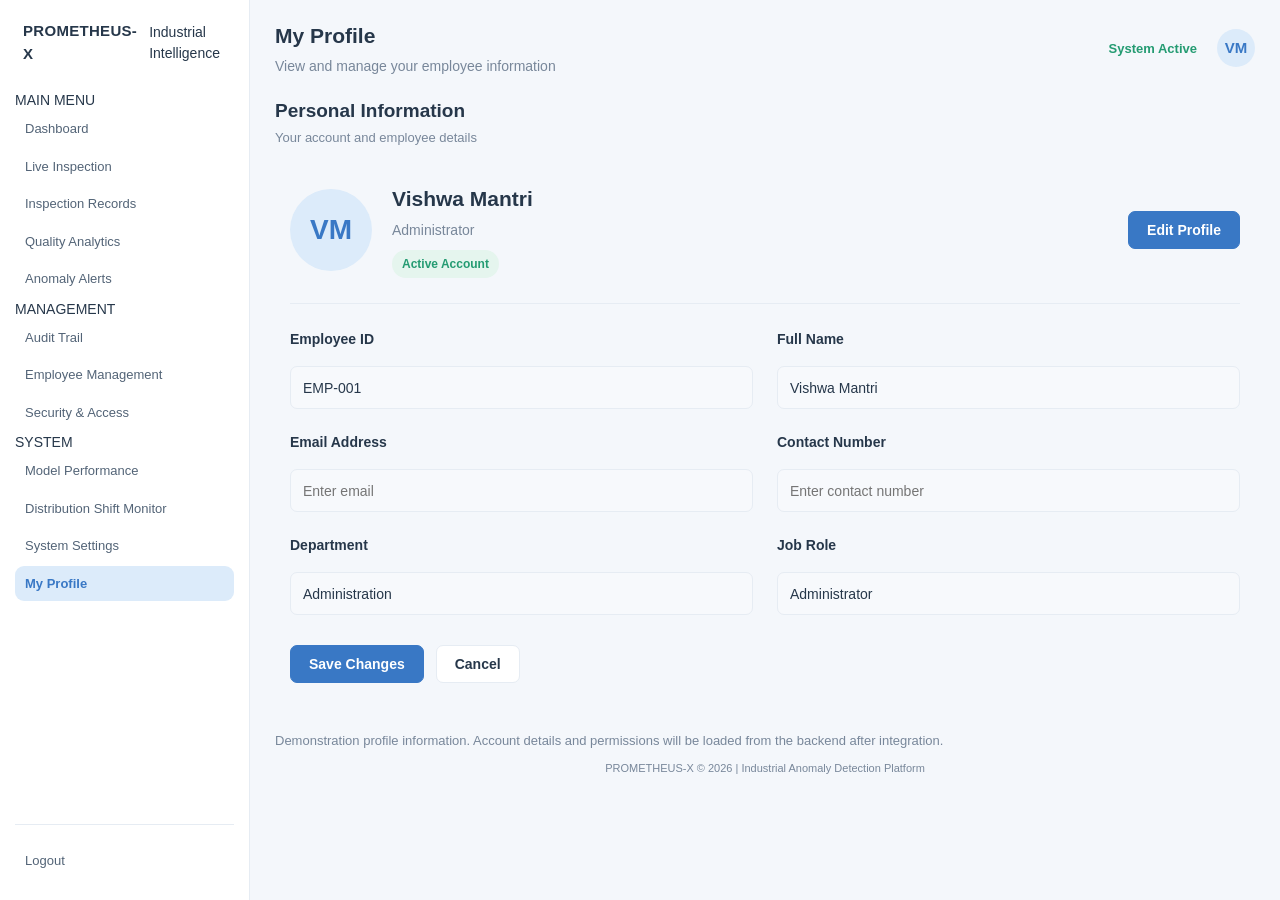
==== pages/my-profile.html @ 88419540 "Add PROMETHEUS-X project files" ====
<!DOCTYPE html>
<html lang="en">
<head>
    <meta charset="UTF-8">
    <meta name="viewport" content="width=device-width, initial-scale=1.0">
    <title>My Profile | PROMETHEUS-X</title>

    <link rel="stylesheet" href="../css/style.css">
    <link rel="stylesheet" href="../css/pages.css">
    <link rel="stylesheet" href="../css/responsive.css">
</head>
<body>

<div class="app-container">

    <aside class="sidebar">
        <div class="brand">
            <h2>PROMETHEUS-X</h2>
            <span>Industrial Intelligence</span>
        </div>

        <nav class="sidebar-nav">
            <p class="menu-label">MAIN MENU</p>
            <a href="../index.html" class="nav-link">Dashboard</a>
            <a href="live-inspection.html" class="nav-link">Live Inspection</a>
            <a href="inspection-records.html" class="nav-link">Inspection Records</a>
            <a href="quality-analytics.html" class="nav-link">Quality Analytics</a>
            <a href="anomaly-alerts.html" class="nav-link">Anomaly Alerts</a>

            <p class="menu-label">MANAGEMENT</p>
            <a href="audit-trail.html" class="nav-link">Audit Trail</a>
            <a href="employee-management.html" class="nav-link">Employee Management</a>
            <a href="security-access.html" class="nav-link">Security & Access</a>

            <p class="menu-label">SYSTEM</p>
            <a href="model-performance.html" class="nav-link">Model Performance</a>
            <a href="distribution-shift.html" class="nav-link">Distribution Shift Monitor</a>
            <a href="system-settings.html" class="nav-link">System Settings</a>
            <a href="my-profile.html" class="nav-link">My Profile</a>
        </nav>

        <div class="sidebar-bottom">
            <a href="../login.html" class="nav-link">Logout</a>
        </div>
    </aside>

    <main class="main-content">

        <header class="topbar">
            <div>
                <h2>My Profile</h2>
                <p>View and manage your employee information</p>
            </div>

            <div class="topbar-right">
                <span class="system-status">System Active</span>
                <div class="profile-circle">VM</div>
            </div>
        </header>

        <section class="dashboard-content">

            <div class="section-heading">
                <div>
                    <h2>Personal Information</h2>
                    <p>Your account and employee details</p>
                </div>
            </div>

            <div class="panel profile-main-panel">

                <div class="profile-header">

                    <div class="profile-avatar" id="profileAvatar">
                        VM
                    </div>

                    <div class="profile-heading">
                        <h2 id="profileName">Vishwa Mantri</h2>
                        <p id="profileRole">Administrator</p>
                        <span class="profile-active-status">Active Account</span>
                    </div>

                    <button type="button" class="profile-edit-btn"
                            id="editProfileBtn">
                        Edit Profile
                    </button>

                </div>

                <div class="profile-divider"></div>

                <form id="profileForm">

                    <div class="profile-details-grid">

                        <div class="form-group">
                            <label for="employeeId">Employee ID</label>
                            <input type="text" id="employeeId"
                                   value="EMP-001" disabled>
                        </div>

                        <div class="form-group">
                            <label for="fullName">Full Name</label>
                            <input type="text" id="fullName"
                                   value="Vishwa Mantri" disabled>
                        </div>

                        <div class="form-group">
                            <label for="email">Email Address</label>
                            <input type="email" id="email"
                                   placeholder="Enter email" disabled>
                        </div>

                        <div class="form-group">
                            <label for="phone">Contact Number</label>
                            <input type="tel" id="phone"
                                   placeholder="Enter contact number" disabled>
                        </div>

                        <div class="form-group">
                            <label for="department">Department</label>
                            <input type="text" id="department"
                                   value="Administration" disabled>
                        </div>

                        <div class="form-group">
                            <label for="jobRole">Job Role</label>
                            <input type="text" id="jobRole"
                                   value="Administrator" disabled>
                        </div>

                    </div>

                    <div class="profile-actions" id="profileActions"
                         hidden>
                        <button type="submit" class="profile-save-btn">
                            Save Changes
                        </button>

                        <button type="button" class="profile-cancel-btn"
                                id="cancelProfileBtn">
                            Cancel
                        </button>
                    </div>

                    <p id="profileMessage" aria-live="polite"></p>

                </form>

            </div>

            <p class="profile-demo-note">
                Demonstration profile information. Account details and
                permissions will be loaded from the backend after integration.
            </p>

        </section>

        <footer class="dashboard-footer">
            PROMETHEUS-X © 2026 | Industrial Anomaly Detection Platform
        </footer>

    </main>
</div>

<script src="../js/navigation.js"></script>
<script src="../js/profile.js"></script>

</body>
</html>
---- css/style.css ----
/* =====================================
   PROMETHEUS-X - GLOBAL STYLES
===================================== */

/* 1. Colour and design settings */
:root {
    --primary: #3978C5;
    --primary-light: #DCEBFA;
    --background: #F4F7FB;
    --white: #FFFFFF;
    --text-dark: #26374A;
    --text-muted: #78879A;
    --border: #E6ECF3;

    --success: #249B72;
    --danger: #E36B65;
    --warning: #E6A23C;

    --card-radius: 14px;
    --soft-shadow: 0 3px 15px rgba(38, 55, 74, 0.05);
}

/* 2. Reset default browser spacing */
* {
    margin: 0;
    padding: 0;
    box-sizing: border-box;
}

/* 3. Main page settings */
body {
    font-family: 'Inter', sans-serif;
    background: var(--background);
    color: var(--text-dark);
    font-size: 14px;
    line-height: 1.5;
}

/* 4. Main application layout */
.app-container {
    display: flex;
    min-height: 100vh;
    width: 100%;
}

/* 5. Sidebar */
.sidebar {
    width: 250px;
    min-width: 250px;
    background: var(--white);
    border-right: 1px solid var(--border);
    padding: 25px 17px;
    display: flex;
    flex-direction: column;
}

/* 6. Brand section */
.brand {
    display: flex;
    align-items: center;
    gap: 12px;
    padding: 0 8px;
    margin-bottom: 38px;
}

.brand-icon {
    width: 42px;
    height: 42px;
    background: var(--primary);
    color: var(--white);
    border-radius: 12px;
    display: flex;
    align-items: center;
    justify-content: center;
    font-size: 23px;
    font-weight: 700;
}

.brand h2 {
    font-size: 15px;
    font-weight: 700;
    letter-spacing: 0.3px;
}

.brand p {
    font-size: 9px;
    color: var(--text-muted);
    letter-spacing: 0.8px;
    margin-top: 3px;
}

/* 7. Sidebar menu groups */
.menu-group {
    margin-bottom: 27px;
}

.menu-heading {
    color: var(--text-muted);
    font-size: 11px;
    font-weight: 700;
    letter-spacing: 1px;
    padding: 0 10px;
    margin-bottom: 12px;
}

/* 8. Navigation links */
.nav-link {
    display: block;
    text-decoration: none;
    color: #536477;
    padding: 10px 12px;
    border-radius: 9px;
    font-size: 13px;
    font-weight: 500;
    margin-bottom: 4px;
    transition: 0.2s ease;
}

.nav-link:hover {
    background: #F0F5FB;
    color: var(--primary);
}

.nav-link.active {
    background: var(--primary-light);
    color: var(--primary);
    font-weight: 600;
}

/* 9. Sidebar bottom */
.sidebar-bottom {
    margin-top: auto;
    border-top: 1px solid var(--border);
    padding-top: 18px;
}

.sidebar-bottom p {
    font-size: 11px;
    color: var(--text-muted);
    margin: 0 10px 12px;
}

/* 10. Main content area */
.main-content {
    flex: 1;
    min-width: 0;
    padding: 27px 30px 15px;
}

/* 11. Top navigation bar */
.topbar {
    display: flex;
    justify-content: space-between;
    align-items: center;
    margin-bottom: 30px;
}

.topbar h1 {
    font-size: 25px;
    font-weight: 700;
}

.topbar p {
    color: var(--text-muted);
    font-size: 14px;
    margin-top: 4px;
}

.topbar-right {
    display: flex;
    align-items: center;
    gap: 20px;
}

.system-status {
    display: flex;
    align-items: center;
    gap: 8px;
    color: var(--success);
    font-size: 13px;
    font-weight: 600;
}

.status-dot {
    width: 9px;
    height: 9px;
    background: var(--success);
    border-radius: 50%;
}

.profile-circle {
    width: 38px;
    height: 38px;
    background: var(--primary-light);
    color: var(--primary);
    border-radius: 50%;
    display: flex;
    align-items: center;
    justify-content: center;
    font-weight: 700;
    font-size: 15px;
}

/* 12. Section heading */
.section-heading {
    display: flex;
    align-items: center;
    justify-content: space-between;
    margin-bottom: 19px;
}

.section-heading h2 {
    font-size: 19px;
    font-weight: 650;
}

.section-heading p {
    color: var(--text-muted);
    font-size: 13px;
    margin-top: 3px;
}

.date-label {
    background: var(--white);
    border: 1px solid var(--border);
    padding: 8px 13px;
    border-radius: 8px;
    color: var(--text-muted);
    font-size: 12px;
}

/* 13. Dashboard footer */
.dashboard-footer {
    text-align: center;
    color: var(--text-muted);
    font-size: 11px;
    padding: 12px 0 0;
}

/* =====================================
   SIDEBAR PROFILE CARD
===================================== */

.sidebar-profile-card {
    display: flex;
    align-items: center;
    gap: 12px;
    padding: 13px 10px;
    margin-bottom: 14px;
    text-decoration: none;
    border: 1px solid var(--border);
    border-radius: 10px;
    background: var(--white);
    transition: background 0.2s ease;
    min-width: 0;
}

.sidebar-profile-card:hover {
    background: var(--primary-light);
}

.sidebar-profile-avatar {
    width: 48px;
    height: 48px;
    min-width: 48px;
    border-radius: 50%;
    background: var(--primary-light);
    color: var(--primary);
    display: flex;
    align-items: center;
    justify-content: center;
    font-size: 19px;
    font-weight: 700;
}

.sidebar-profile-info {
    min-width: 0;
    display: flex;
    flex-direction: column;
    gap: 4px;
}

.sidebar-profile-info h4 {
    color: var(--text-dark);
    font-size: 14px;
    font-weight: 700;
    white-space: nowrap;
    overflow: hidden;
    text-overflow: ellipsis;
}

.sidebar-profile-info p {
    color: var(--text-muted);
    font-size: 12px;
    margin: 0;
}

.sidebar-profile-info span {
    width: fit-content;
    padding: 4px 8px;
    border-radius: 20px;
    background: #E5F5EE;
    color: var(--success);
    font-size: 11px;
    font-weight: 600;
}
---- css/pages.css ----
/* =====================================
   PROMETHEUS-X - INNER PAGES
===================================== */

/* Main page content */

.page-content {
    width: 100%;
    padding-bottom: 20px;
}

.page-content .section-heading {
    margin-bottom: 20px;
}

.page-content .section-heading h2 {
    font-size: 20px;
    font-weight: 600;
    color: var(--text-dark);
}

.page-content .section-heading p {
    margin-top: 5px;
    color: var(--text-muted);
    font-size: 14px;
}


/* Inspection layout */

.inspection-layout {
    display: grid;
    grid-template-columns: 1fr 1fr;
    gap: 20px;
    align-items: start;
}


/* Common panels */

.inspection-layout .panel {
    background: var(--white);
    border: 1px solid var(--border);
    border-radius: 12px;
    padding: 22px;
    box-shadow: 0 3px 12px rgba(38, 55, 74, 0.04);
    min-width: 0;
}

.inspection-layout .panel h3 {
    font-size: 17px;
    font-weight: 600;
    color: var(--text-dark);
}

.panel-description {
    font-size: 13px;
    color: var(--text-muted);
    margin-top: 6px;
    margin-bottom: 22px;
}


/* Form fields */

.form-group {
    margin-bottom: 17px;
}

.form-group label {
    display: block;
    margin-bottom: 8px;
    color: var(--text-dark);
    font-size: 14px;
    font-weight: 500;
}

.form-group input,
.form-group select {
    width: 100%;
    height: 43px;
    padding: 0 12px;
    border: 1px solid var(--border);
    border-radius: 7px;
    background: #FFFFFF;
    color: var(--text-dark);
    font-family: inherit;
    font-size: 14px;
    outline: none;
    transition: border-color 0.2s;
}

.form-group input:focus,
.form-group select:focus {
    border-color: var(--primary);
}


/* Image upload area */

.upload-area {
    border: 2px dashed #C9D8E8;
    border-radius: 10px;
    padding: 22px 15px;
    text-align: center;
    background: #F8FAFD;
    margin-top: 20px;
}

.upload-symbol {
    width: 42px;
    height: 42px;
    margin: 0 auto 10px;
    border-radius: 50%;
    background: var(--primary-light);
    color: var(--primary);
    display: flex;
    align-items: center;
    justify-content: center;
    font-size: 25px;
}

.upload-area h4 {
    color: var(--text-dark);
    font-size: 15px;
    margin-bottom: 6px;
}

.upload-area p {
    color: var(--text-muted);
    font-size: 13px;
}

.upload-area input[type="file"] {
    display: none;
}

.upload-button {
    display: inline-block;
    margin-top: 14px;
    padding: 10px 20px;
    border-radius: 7px;
    background: var(--primary);
    color: #FFFFFF;
    font-size: 13px;
    font-weight: 500;
    cursor: pointer;
}

.file-note {
    margin-top: 12px;
    font-size: 12px !important;
}


/* Primary button */

.primary-button {
    width: 100%;
    min-height: 44px;
    margin-top: 20px;
    border: none;
    border-radius: 7px;
    background: var(--primary);
    color: #FFFFFF;
    font-family: inherit;
    font-size: 14px;
    font-weight: 600;
    cursor: pointer;
    transition: opacity 0.2s;
}

.primary-button:hover {
    opacity: 0.9;
}


/* Image preview */

.panel-heading {
    display: flex;
    align-items: center;
    justify-content: space-between;
    margin-bottom: 18px;
}

.panel-heading p {
    margin-top: 5px;
    color: var(--text-muted);
    font-size: 13px;
}

.image-preview {
    width: 100%;
    min-height: 290px;
    border: 1px solid var(--border);
    border-radius: 9px;
    background: #F8FAFD;
    display: flex;
    align-items: center;
    justify-content: center;
    overflow: hidden;
}

.empty-preview {
    text-align: center;
    padding: 20px;
}

.preview-icon {
    font-size: 42px;
    color: #9AADC2;
    margin-bottom: 10px;
}

.empty-preview h4 {
    font-size: 15px;
    color: var(--text-dark);
    margin-bottom: 7px;
}

.empty-preview p {
    font-size: 13px;
    color: var(--text-muted);
}

.image-preview img {
    display: block;
    width: 100%;
    max-height: 350px;
    object-fit: contain;
}

.image-information {
    display: flex;
    justify-content: space-between;
    gap: 10px;
    margin-top: 16px;
    font-size: 13px;
}

.image-information span {
    color: var(--text-muted);
}

.image-information strong {
    color: var(--text-dark);
    font-weight: 500;
}


/* Inspection result */

.result-panel {
    grid-column: 1 / -1;
}

.result-placeholder {
    min-height: 170px;
    display: flex;
    flex-direction: column;
    align-items: center;
    justify-content: center;
    text-align: center;
    padding: 20px;
    background: #F8FAFD;
    border: 1px solid var(--border);
    border-radius: 9px;
}

.result-icon {
    font-size: 38px;
    color: var(--primary);
    margin-bottom: 10px;
}

.result-placeholder h4 {
    color: var(--text-dark);
    font-size: 15px;
    margin-bottom: 7px;
}

.result-placeholder p {
    color: var(--text-muted);
    font-size: 13px;
    max-width: 350px;
    line-height: 1.6;
}


/* Result details */

.result-details {
    display: grid;
    grid-template-columns: repeat(4, 1fr);
    gap: 12px;
}

.result-details[hidden] {
    display: none;
}

.result-status {
    padding: 16px;
    border-radius: 8px;
    background: #F8FAFD;
    border: 1px solid var(--border);
}

.result-status span {
    display: block;
    color: var(--text-muted);
    font-size: 12px;
    margin-bottom: 9px;
}

.result-status strong {
    color: var(--text-dark);
    font-size: 16px;
    font-weight: 600;
}

.demo-note {
    grid-column: 1 / -1;
    font-size: 12px;
    color: var(--text-muted);
    margin-top: 5px;
}


/* Responsive design */

@media (max-width: 900px) {
    .inspection-layout {
        grid-template-columns: 1fr;
    }

    .result-panel {
        grid-column: auto;
    }

    .result-details {
        grid-template-columns: repeat(2, 1fr);
    }
}

@media (max-width: 500px) {
    .inspection-layout .panel {
        padding: 16px;
    }

    .result-details {
        grid-template-columns: 1fr;
    }

    .image-preview {
        min-height: 220px;
    }
}

/* =====================================
   INSPECTION RECORDS - PAGE DESIGN
===================================== */

.record-summary {
    display: grid;
    grid-template-columns: repeat(4, minmax(0, 1fr));
    gap: 16px;
    margin: 20px 0;
}

.record-stat {
    background: #FFFFFF;
    border: 1px solid var(--border);
    border-radius: 12px;
    padding: 18px 20px;
    box-shadow: 0 3px 12px rgba(38, 55, 74, 0.04);
}

.record-stat span {
    display: block;
    color: var(--text-muted);
    font-size: 13px;
    margin-bottom: 10px;
}

.record-stat h3 {
    color: var(--text-dark);
    font-size: 26px;
    font-weight: 700;
}


/* Records panel */

.records-panel {
    background: #FFFFFF;
    border: 1px solid var(--border);
    border-radius: 12px;
    padding: 22px;
    box-shadow: 0 3px 12px rgba(38, 55, 74, 0.04);
}

.records-toolbar {
    display: flex;
    justify-content: space-between;
    align-items: center;
    gap: 16px;
    flex-wrap: wrap;
    margin-bottom: 22px;
}

.records-toolbar h3 {
    font-size: 17px;
    color: var(--text-dark);
    margin-bottom: 6px;
}

.records-toolbar p {
    color: var(--text-muted);
    font-size: 13px;
}

.record-filters {
    display: flex;
    gap: 10px;
    flex-wrap: wrap;
}

.record-filters input,
.record-filters select {
    height: 40px;
    padding: 0 12px;
    border: 1px solid var(--border);
    border-radius: 7px;
    background: #FFFFFF;
    color: var(--text-dark);
    font-family: inherit;
    font-size: 13px;
    outline: none;
}

.record-filters input {
    width: 245px;
}

.record-filters select {
    min-width: 140px;
}

.record-filters input:focus,
.record-filters select:focus {
    border-color: var(--primary);
}


/* Records table */

.table-container {
    width: 100%;
    overflow-x: auto;
}

.records-table {
    width: 100%;
    min-width: 850px;
    border-collapse: collapse;
    text-align: left;
}

.records-table th {
    background: #F4F7FB;
    color: #536579;
    font-size: 12px;
    font-weight: 600;
    padding: 15px 13px;
    white-space: nowrap;
    border-bottom: 1px solid var(--border);
}

.records-table td {
    color: var(--text-dark);
    font-size: 13px;
    padding: 16px 13px;
    border-bottom: 1px solid var(--border);
    white-space: nowrap;
}

.records-table tbody tr:hover {
    background: #F8FAFD;
}

.records-table tbody tr:last-child td {
    border-bottom: none;
}


/* Status badges */

.status-badge {
    display: inline-block;
    padding: 6px 10px;
    border-radius: 20px;
    font-size: 11px;
    font-weight: 600;
}

.status-badge.normal {
    background: #E5F5EE;
    color: #249B72;
}

.status-badge.anomaly {
    background: #FCEAE8;
    color: #D65E57;
}

.status-badge.pending {
    background: #FFF4DF;
    color: #B77A18;
}


/* View details link */

.view-record {
    color: var(--primary);
    font-size: 13px;
    font-weight: 600;
    text-decoration: none;
}

.view-record:hover {
    text-decoration: underline;
}


/* Records note */

.records-note {
    margin-top: 16px;
    color: var(--text-muted);
    font-size: 12px;
}


/* Responsive layout */

@media (max-width: 900px) {
    .record-summary {
        grid-template-columns: repeat(2, minmax(0, 1fr));
    }

    .records-toolbar {
        align-items: flex-start;
        flex-direction: column;
    }
}

@media (max-width: 500px) {
    .record-summary {
        grid-template-columns: 1fr;
    }

    .records-panel {
        padding: 14px;
    }

    .record-filters {
        width: 100%;
        flex-direction: column;
    }

    .record-filters input,
    .record-filters select {
        width: 100%;
    }
}

/* =====================================
   INSPECTION REPORT PAGE
===================================== */

.report-actions {
    display: flex;
    justify-content: space-between;
    align-items: center;
    gap: 12px;
    margin-bottom: 18px;
}

.back-button {
    color: var(--primary);
    text-decoration: none;
    font-size: 14px;
    font-weight: 600;
}

.back-button:hover {
    text-decoration: underline;
}

.report-print-button {
    width: auto;
    min-width: 145px;
    margin: 0;
    padding: 0 18px;
}

.report-header {
    display: flex;
    justify-content: space-between;
    align-items: center;
    gap: 15px;
    margin-bottom: 18px;
    padding: 22px;
    background: #FFFFFF;
    border: 1px solid var(--border);
    border-radius: 12px;
}

.report-header h2 {
    font-size: 20px;
    color: var(--text-dark);
    margin-bottom: 8px;
}

.report-header p {
    color: var(--text-muted);
    font-size: 13px;
}

.report-section {
    margin-bottom: 18px;
    padding: 22px;
    background: #FFFFFF;
    border: 1px solid var(--border);
    border-radius: 12px;
    box-shadow: 0 3px 12px rgba(38, 55, 74, 0.04);
}

.report-section h3 {
    color: var(--text-dark);
    font-size: 17px;
    margin-bottom: 20px;
}

.report-info-grid {
    display: grid;
    grid-template-columns: repeat(3, minmax(0, 1fr));
    gap: 22px 18px;
}

.report-info-grid div {
    min-width: 0;
}

.report-info-grid span {
    display: block;
    color: var(--text-muted);
    font-size: 12px;
    margin-bottom: 7px;
}

.report-info-grid strong {
    display: block;
    color: var(--text-dark);
    font-size: 14px;
    font-weight: 600;
    overflow-wrap: anywhere;
}


/* Image evidence */

.report-image-grid {
    display: grid;
    grid-template-columns: repeat(2, minmax(0, 1fr));
    gap: 20px;
}

.report-image-grid h4 {
    font-size: 14px;
    color: var(--text-dark);
    margin-bottom: 12px;
}

.report-image-placeholder {
    min-height: 230px;
    padding: 20px;
    display: flex;
    justify-content: center;
    align-items: center;
    text-align: center;
    background: #F8FAFD;
    border: 1px dashed #C9D8E8;
    border-radius: 9px;
    color: var(--text-muted);
    font-size: 13px;
}


/* Print layout */

@media print {
    .sidebar,
    .topbar,
    .report-actions {
        display: none !important;
    }

    .app-container {
        display: block;
    }

    .main-content {
        width: 100%;
        padding: 0;
    }

    .report-section,
    .report-header {
        box-shadow: none;
        break-inside: avoid;
    }

    body {
        background: #FFFFFF;
    }
}


/* Responsive report */

@media (max-width: 700px) {
    .report-info-grid {
        grid-template-columns: repeat(2, minmax(0, 1fr));
    }

    .report-image-grid {
        grid-template-columns: 1fr;
    }

    .report-header {
        align-items: flex-start;
        flex-direction: column;
    }
}

@media (max-width: 450px) {
    .report-info-grid {
        grid-template-columns: 1fr;
    }

    .report-section,
    .report-header {
        padding: 16px;
    }

    .report-actions {
        align-items: flex-start;
        flex-direction: column;
    }
}

/* =====================================
   QUALITY ANALYTICS PAGE
===================================== */

.analytics-subtext {
    color: var(--text-muted);
    font-size: 12px;
    margin-top: 7px;
}

.analytics-grid {
    display: grid;
    grid-template-columns: repeat(2, minmax(0, 1fr));
    gap: 18px;
    margin-top: 20px;
}

.analytics-panel {
    min-width: 0;
    padding: 22px;
    background: #FFFFFF;
    border: 1px solid var(--border);
    border-radius: 12px;
    box-shadow: 0 3px 12px rgba(38, 55, 74, 0.04);
}

.analytics-panel .panel-heading {
    margin-bottom: 20px;
}

.analytics-panel .panel-heading h3 {
    color: var(--text-dark);
    font-size: 16px;
}

.analytics-panel .panel-heading p {
    color: var(--text-muted);
    font-size: 12px;
    margin-top: 6px;
}


/* Chart placeholders */

.chart-placeholder {
    width: 100%;
    min-height: 230px;
    display: flex;
    justify-content: center;
    align-items: center;
    text-align: center;
    padding: 20px;
    background: #F8FAFD;
    border: 1px dashed #C9D8E8;
    border-radius: 9px;
}

.chart-placeholder p {
    color: var(--text-muted);
    font-size: 13px;
    position: relative;
height: 260px;
}


/* Severity distribution */

.severity-list {
    display: flex;
    flex-direction: column;
    gap: 24px;
    padding: 12px 0;
}

.severity-item > div:first-child {
    display: flex;
    justify-content: space-between;
    margin-bottom: 10px;
}

.severity-item span {
    color: var(--text-dark);
    font-size: 13px;
}

.severity-item strong {
    color: var(--text-dark);
    font-size: 13px;
}

.severity-track {
    height: 9px;
    width: 100%;
    background: #EDF1F6;
    border-radius: 20px;
    overflow: hidden;
}

.severity-fill {
    height: 100%;
    border-radius: 20px;
}

.high-fill {
    background: #E36B65;
}

.medium-fill {
    background: #E6A23C;
}

.low-fill {
    background: #249B72;
}


/* Product category analysis */

.category-list {
    display: flex;
    flex-direction: column;
    gap: 0;
}

.category-item {
    display: flex;
    justify-content: space-between;
    align-items: center;
    padding: 19px 12px;
    border-bottom: 1px solid var(--border);
}

.category-item:last-child {
    border-bottom: none;
}

.category-item span {
    color: var(--text-dark);
    font-size: 14px;
}

.category-item strong {
    color: var(--primary);
    font-size: 15px;
}


/* Responsive layout */

@media (max-width: 1000px) {
    .analytics-grid {
        grid-template-columns: 1fr;
    }
}

@media (max-width: 500px) {
    .analytics-panel {
        padding: 16px;
    }

    .chart-placeholder {
        min-height: 190px;
    }
}
/* =====================================
   ANOMALY ALERTS PAGE
===================================== */

.alert-summary-grid {
    display: grid;
    grid-template-columns: repeat(4, 1fr);
    gap: 16px;
    margin-bottom: 22px;
}

.alert-summary-card {
    background: var(--white);
    border: 1px solid var(--border);
    border-radius: 12px;
    padding: 18px;
}

.alert-summary-card h3 {
    color: var(--text-muted);
    font-size: 14px;
    font-weight: 500;
    margin-bottom: 10px;
}

.alert-summary-card .summary-number {
    color: var(--text-dark);
    font-size: 26px;
    font-weight: 700;
}

.alert-toolbar {
    display: flex;
    align-items: center;
    gap: 12px;
    flex-wrap: wrap;
    margin-bottom: 20px;
}

.alert-toolbar input,
.alert-toolbar select {
    padding: 11px 13px;
    border: 1px solid var(--border);
    border-radius: 8px;
    background: var(--white);
    color: var(--text-dark);
    font-size: 14px;
    outline: none;
}

.alert-toolbar input {
    flex: 1;
    min-width: 200px;
}

.alert-toolbar select {
    min-width: 150px;
}

.alert-list {
    display: flex;
    flex-direction: column;
    gap: 14px;
}

.alert-card {
    background: var(--white);
    border: 1px solid var(--border);
    border-radius: 12px;
    padding: 18px;
    display: flex;
    justify-content: space-between;
    align-items: center;
    gap: 18px;
}

.alert-card-content {
    flex: 1;
}

.alert-card h3 {
    color: var(--text-dark);
    font-size: 16px;
    margin-bottom: 8px;
}

.alert-card p {
    color: var(--text-muted);
    font-size: 14px;
    line-height: 1.6;
    margin-bottom: 6px;
}

.alert-meta {
    color: var(--text-muted);
    font-size: 12px;
    margin-top: 8px;
}

.alert-actions {
    display: flex;
    align-items: center;
    gap: 10px;
    flex-wrap: wrap;
}

.alert-view-link {
    color: var(--primary);
    font-size: 14px;
    font-weight: 600;
    text-decoration: none;
}

.alert-view-link:hover {
    text-decoration: underline;
}

.alert-empty {
    text-align: center;
    padding: 30px;
    color: var(--text-muted);
    background: var(--white);
    border-radius: 10px;
    border: 1px solid var(--border);
}

@media (max-width: 900px) {
    .alert-summary-grid {
        grid-template-columns: repeat(2, 1fr);
    }
}

@media (max-width: 600px) {
    .alert-card {
        align-items: flex-start;
        flex-direction: column;
    }

    .alert-toolbar {
        flex-direction: column;
        align-items: stretch;
    }

    .alert-toolbar input,
    .alert-toolbar select {
        width: 100%;
    }
}
/* =====================================
   AUDIT TRAIL PAGE
===================================== */

.audit-summary-grid {
    display: grid;
    grid-template-columns: repeat(4, 1fr);
    gap: 16px;
    margin-bottom: 22px;
}

.audit-summary-card {
    background: var(--white);
    border: 1px solid var(--border);
    border-radius: 12px;
    padding: 18px;
}

.audit-summary-card h3 {
    color: var(--text-muted);
    font-size: 14px;
    font-weight: 500;
    margin-bottom: 10px;
}

.audit-summary-card .summary-number {
    color: var(--text-dark);
    font-size: 26px;
    font-weight: 700;
}

.audit-panel {
    padding: 20px;
}

.audit-toolbar {
    display: flex;
    align-items: center;
    gap: 12px;
    flex-wrap: wrap;
    margin-bottom: 20px;
}

.audit-toolbar input,
.audit-toolbar select {
    padding: 11px 13px;
    border: 1px solid var(--border);
    border-radius: 8px;
    background: var(--white);
    color: var(--text-dark);
    font-size: 14px;
    outline: none;
}

.audit-toolbar input[type="text"] {
    flex: 1;
    min-width: 220px;
}

.audit-toolbar button {
    padding: 11px 16px;
    border: none;
    border-radius: 8px;
    background: var(--primary);
    color: white;
    font-size: 14px;
    cursor: pointer;
}

.audit-toolbar button:hover {
    opacity: 0.9;
}

.audit-table {
    width: 100%;
    min-width: 850px;
}

.audit-table th,
.audit-table td {
    padding: 14px 12px;
    text-align: left;
    border-bottom: 1px solid var(--border);
    font-size: 13px;
}

.audit-note {
    margin-top: 16px;
    color: var(--text-muted);
    font-size: 12px;
}

@media (max-width: 900px) {
    .audit-summary-grid {
        grid-template-columns: repeat(2, 1fr);
    }
}

@media (max-width: 600px) {
    .audit-toolbar {
        flex-direction: column;
        align-items: stretch;
    }

    .audit-toolbar input,
    .audit-toolbar select,
    .audit-toolbar button {
        width: 100%;
    }
}
/* =====================================
   EMPLOYEE MANAGEMENT PAGE
===================================== */

.employee-summary-grid {
    display: grid;
    grid-template-columns: repeat(4, 1fr);
    gap: 16px;
    margin-bottom: 22px;
}

.employee-summary-card {
    background: var(--white);
    border: 1px solid var(--border);
    border-radius: 12px;
    padding: 18px;
}

.employee-summary-card h3 {
    color: var(--text-muted);
    font-size: 14px;
    font-weight: 500;
    margin-bottom: 10px;
}

.employee-summary-card .summary-number {
    color: var(--text-dark);
    font-size: 26px;
    font-weight: 700;
}

.employee-panel {
    padding: 20px;
}

.employee-toolbar {
    display: flex;
    align-items: center;
    gap: 12px;
    flex-wrap: wrap;
    margin-bottom: 20px;
}

.employee-toolbar input,
.employee-toolbar select {
    padding: 11px 13px;
    border: 1px solid var(--border);
    border-radius: 8px;
    background: var(--white);
    color: var(--text-dark);
    font-size: 14px;
    outline: none;
}

.employee-toolbar input {
    flex: 1;
    min-width: 220px;
}

.employee-toolbar select {
    min-width: 155px;
}

.employee-table {
    width: 100%;
    min-width: 850px;
}

.employee-table th,
.employee-table td {
    padding: 14px 12px;
    text-align: left;
    border-bottom: 1px solid var(--border);
    font-size: 13px;
}

.employee-activity-link {
    color: var(--primary);
    font-size: 13px;
    font-weight: 600;
    text-decoration: none;
}

.employee-activity-link:hover {
    text-decoration: underline;
}

.employee-note {
    margin-top: 16px;
    color: var(--text-muted);
    font-size: 12px;
}

@media (max-width: 900px) {
    .employee-summary-grid {
        grid-template-columns: repeat(2, 1fr);
    }
}

@media (max-width: 600px) {
    .employee-toolbar {
        flex-direction: column;
        align-items: stretch;
    }

    .employee-toolbar input,
    .employee-toolbar select {
        width: 100%;
    }
}
/* =====================================
   SECURITY & ACCESS PAGE
===================================== */

.security-layout {
    display: grid;
    grid-template-columns: 0.9fr 1.1fr;
    gap: 22px;
    align-items: start;
}

.security-verification-panel,
.security-information-panel {
    padding: 26px;
    background: var(--white);
    border: 1px solid var(--border);
    border-radius: 12px;
}

.security-verification-panel {
    text-align: center;
}

.security-icon {
    font-size: 42px;
    margin-bottom: 12px;
}

.security-verification-panel h2 {
    color: var(--text-dark);
    font-size: 21px;
    margin-bottom: 10px;
}

.security-description {
    color: var(--text-muted);
    font-size: 14px;
    line-height: 1.6;
    margin-bottom: 24px;
}

.security-verification-panel form {
    text-align: left;
}

.security-verification-panel .form-group {
    margin-bottom: 18px;
}

.security-verification-panel label {
    display: block;
    color: var(--text-dark);
    font-size: 14px;
    font-weight: 600;
    margin-bottom: 8px;
}

.security-verification-panel input {
    width: 100%;
    padding: 12px 14px;
    border: 1px solid var(--border);
    border-radius: 8px;
    background: var(--white);
    color: var(--text-dark);
    font-size: 14px;
    outline: none;
}

.security-verification-panel input:focus {
    border-color: var(--primary);
}

.security-submit-btn {
    width: 100%;
    padding: 13px;
    border: none;
    border-radius: 8px;
    background: var(--primary);
    color: white;
    font-size: 14px;
    font-weight: 600;
    cursor: pointer;
}

.security-submit-btn:hover {
    opacity: 0.9;
}

.security-message {
    margin-top: 14px;
    font-size: 13px;
}

.security-footnote {
    margin-top: 20px;
    color: var(--text-muted);
    font-size: 12px;
    line-height: 1.5;
}

.security-information-panel h3 {
    color: var(--text-dark);
    font-size: 18px;
    margin-bottom: 10px;
}

.security-information-panel > p {
    color: var(--text-muted);
    font-size: 14px;
    margin-bottom: 20px;
    line-height: 1.6;
}

.security-warning {
    margin-top: 22px;
    padding: 16px;
    border: 1px solid var(--border);
    border-radius: 8px;
    background: var(--background);
}

.security-warning strong {
    display: block;
    color: var(--text-dark);
    font-size: 14px;
    margin-bottom: 8px;
}

.security-warning p {
    color: var(--text-muted);
    font-size: 13px;
    line-height: 1.6;
}

@media (max-width: 900px) {
    .security-layout {
        grid-template-columns: 1fr;
    }
}

@media (max-width: 600px) {
    .security-verification-panel,
    .security-information-panel {
        padding: 18px;
    }
}
/* =====================================
   MODEL PERFORMANCE PAGE
===================================== */

.model-summary-grid {
    display: grid;
    grid-template-columns: repeat(3, 1fr);
    gap: 16px;
    margin-bottom: 22px;
}

.model-summary-card {
    background: var(--white);
    border: 1px solid var(--border);
    border-radius: 12px;
    padding: 20px;
}

.model-summary-card h3 {
    color: var(--text-muted);
    font-size: 14px;
    font-weight: 500;
    margin-bottom: 12px;
}

.model-summary-card .summary-number {
    color: var(--text-dark);
    font-size: 27px;
    font-weight: 700;
    margin-bottom: 8px;
}

.model-summary-card p {
    color: var(--text-muted);
    font-size: 12px;
    line-height: 1.5;
}

.model-details-grid {
    display: grid;
    grid-template-columns: 1fr 1fr;
    gap: 20px;
}

.model-info-panel,
.model-notes-panel {
    padding: 22px;
}

.model-info-panel h3,
.model-notes-panel h3 {
    color: var(--text-dark);
    font-size: 17px;
    margin-bottom: 18px;
}

.model-info-row {
    display: flex;
    justify-content: space-between;
    align-items: flex-start;
    gap: 16px;
    padding: 13px 0;
    border-bottom: 1px solid var(--border);
}

.model-info-row:last-child {
    border-bottom: none;
}

.model-info-row span {
    color: var(--text-muted);
    font-size: 13px;
}

.model-info-row strong {
    color: var(--text-dark);
    font-size: 13px;
    text-align: right;
}

.model-notes-panel p {
    color: var(--text-muted);
    font-size: 14px;
    line-height: 1.7;
    margin-bottom: 14px;
}

.model-demo-note {
    margin-top: 18px;
    color: var(--text-muted);
    font-size: 12px;
}

@media (max-width: 1000px) {
    .model-summary-grid {
        grid-template-columns: repeat(2, 1fr);
    }

    .model-details-grid {
        grid-template-columns: 1fr;
    }
}

@media (max-width: 600px) {
    .model-summary-grid {
        grid-template-columns: 1fr;
    }

    .model-info-row {
        flex-direction: column;
        gap: 6px;
    }

    .model-info-row strong {
        text-align: left;
    }
}
/* =====================================
   DISTRIBUTION SHIFT MONITOR PAGE
===================================== */

.shift-summary-grid {
    display: grid;
    grid-template-columns: repeat(4, 1fr);
    gap: 16px;
    margin-bottom: 22px;
}

.shift-summary-card {
    background: var(--white);
    border: 1px solid var(--border);
    border-radius: 12px;
    padding: 18px;
}

.shift-summary-card h3 {
    color: var(--text-muted);
    font-size: 14px;
    font-weight: 500;
    margin-bottom: 12px;
}

.shift-summary-card .summary-number,
.shift-status-value {
    color: var(--text-dark);
    font-size: 25px;
    font-weight: 700;
    margin-bottom: 8px;
}

.shift-summary-card p {
    color: var(--text-muted);
    font-size: 12px;
}

.shift-details-grid {
    display: grid;
    grid-template-columns: 1.1fr 0.9fr;
    gap: 20px;
    margin-bottom: 20px;
}

.shift-monitor-panel,
.shift-information-panel {
    padding: 22px;
}

.shift-monitor-panel h3,
.shift-information-panel h3,
.shift-recommendation-panel h3 {
    color: var(--text-dark);
    font-size: 17px;
    margin-bottom: 18px;
}

.shift-category {
    display: flex;
    justify-content: space-between;
    align-items: center;
    gap: 14px;
    padding: 15px 0;
    border-bottom: 1px solid var(--border);
}

.shift-category:last-child {
    border-bottom: none;
}

.shift-category strong {
    color: var(--text-dark);
    font-size: 14px;
}

.shift-category p {
    color: var(--text-muted);
    font-size: 12px;
    margin-top: 5px;
}

.shift-pending {
    color: var(--text-muted);
    background: var(--background);
    border-radius: 6px;
    padding: 7px 10px;
    font-size: 11px;
    white-space: nowrap;
}

.shift-information-panel > p {
    color: var(--text-muted);
    font-size: 14px;
    line-height: 1.7;
    margin-bottom: 14px;
}

.shift-warning {
    padding: 16px;
    background: var(--background);
    border: 1px solid var(--border);
    border-radius: 8px;
    margin-top: 18px;
}

.shift-warning strong {
    display: block;
    color: var(--text-dark);
    font-size: 14px;
    margin-bottom: 8px;
}

.shift-warning p {
    color: var(--text-muted);
    font-size: 13px;
    line-height: 1.6;
}

.shift-recommendation-panel {
    padding: 22px;
}

.shift-recommendation-panel ul {
    padding-left: 20px;
}

.shift-recommendation-panel li {
    color: var(--text-muted);
    font-size: 14px;
    line-height: 1.8;
    margin-bottom: 5px;
}

.shift-demo-note {
    color: var(--text-muted);
    font-size: 12px;
    margin-top: 16px;
}

@media (max-width: 1000px) {
    .shift-summary-grid {
        grid-template-columns: repeat(2, 1fr);
    }

    .shift-details-grid {
        grid-template-columns: 1fr;
    }
}

@media (max-width: 600px) {
    .shift-summary-grid {
        grid-template-columns: 1fr;
    }

    .shift-category {
        align-items: flex-start;
        flex-direction: column;
    }
}

/* =====================================
   SYSTEM SETTINGS PAGE
===================================== */

.settings-grid {
    display: grid;
    grid-template-columns: repeat(2, minmax(0, 1fr));
    gap: 20px;
    margin-top: 20px;
}

.settings-panel {
    padding: 22px;
}

.settings-panel h3 {
    font-size: 18px;
    margin-bottom: 20px;
    color: var(--text-dark);
}

.form-group {
    display: flex;
    flex-direction: column;
    gap: 8px;
    margin-bottom: 18px;
}

.form-group label {
    font-size: 14px;
    font-weight: 600;
    color: var(--text-dark);
}

.form-group input,
.form-group select {
    width: 100%;
    padding: 11px 12px;
    border: 1px solid var(--border);
    border-radius: 7px;
    background: var(--white);
    color: var(--text-dark);
    font-size: 14px;
    outline: none;
}

.form-group input:focus,
.form-group select:focus {
    border-color: var(--primary);
}

.form-group small {
    color: var(--text-muted);
    font-size: 12px;
}

.settings-toggle {
    display: flex;
    justify-content: space-between;
    align-items: center;
    gap: 15px;
    padding: 15px 0;
    border-bottom: 1px solid var(--border);
}

.settings-toggle:last-child {
    border-bottom: none;
}

.settings-toggle span {
    display: flex;
    flex-direction: column;
    gap: 5px;
}

.settings-toggle strong {
    font-size: 14px;
    color: var(--text-dark);
}

.settings-toggle small {
    font-size: 12px;
    color: var(--text-muted);
}

.settings-toggle input {
    width: 18px;
    height: 18px;
    accent-color: var(--primary);
    flex-shrink: 0;
}

.settings-security-note,
.settings-demo-note {
    color: var(--text-muted);
    font-size: 13px;
    line-height: 1.6;
}

.settings-actions {
    display: flex;
    align-items: center;
    flex-wrap: wrap;
    gap: 12px;
    margin-top: 22px;
}

.settings-save-btn,
.settings-reset-btn {
    padding: 11px 20px;
    border-radius: 7px;
    font-size: 14px;
    font-weight: 600;
    cursor: pointer;
}

.settings-save-btn {
    background: var(--primary);
    color: white;
    border: 1px solid var(--primary);
}

.settings-reset-btn {
    background: var(--white);
    color: var(--text-dark);
    border: 1px solid var(--border);
}

#settingsMessage {
    font-size: 13px;
    color: var(--success);
}

.settings-demo-note {
    margin-top: 18px;
}

/* Responsive settings layout */

@media (max-width: 900px) {
    .settings-grid {
        grid-template-columns: 1fr;
    }
}

@media (max-width: 600px) {
    .settings-panel {
        padding: 16px;
    }

    .settings-actions {
        align-items: stretch;
        flex-direction: column;
    }

    .settings-save-btn,
    .settings-reset-btn {
        width: 100%;
    }
}

/* =====================================
   MY PROFILE PAGE
===================================== */

.profile-main-panel {
    padding: 28px;
    margin-top: 20px;
}

.profile-header {
    display: flex;
    align-items: center;
    gap: 20px;
    flex-wrap: wrap;
}

.profile-avatar {
    width: 82px;
    height: 82px;
    border-radius: 50%;
    background: var(--primary-light);
    color: var(--primary);
    display: flex;
    align-items: center;
    justify-content: center;
    font-size: 28px;
    font-weight: 700;
    flex-shrink: 0;
}

.profile-heading {
    flex: 1;
}

.profile-heading h2 {
    font-size: 21px;
    color: var(--text-dark);
    margin-bottom: 6px;
}

.profile-heading p {
    font-size: 14px;
    color: var(--text-muted);
    margin-bottom: 9px;
}

.profile-active-status {
    display: inline-block;
    padding: 5px 10px;
    border-radius: 20px;
    background: #E5F5EE;
    color: var(--success);
    font-size: 12px;
    font-weight: 600;
}

.profile-edit-btn,
.profile-save-btn,
.profile-cancel-btn {
    padding: 10px 18px;
    border-radius: 7px;
    font-size: 14px;
    font-weight: 600;
    cursor: pointer;
}

.profile-edit-btn,
.profile-save-btn {
    background: var(--primary);
    color: white;
    border: 1px solid var(--primary);
}

.profile-cancel-btn {
    background: var(--white);
    color: var(--text-dark);
    border: 1px solid var(--border);
}

.profile-divider {
    height: 1px;
    background: var(--border);
    margin: 25px 0;
}

.profile-details-grid {
    display: grid;
    grid-template-columns: repeat(2, minmax(0, 1fr));
    gap: 8px 24px;
}

.profile-details-grid .form-group {
    margin-bottom: 15px;
}

.profile-details-grid input:disabled {
    background: #F7F9FC;
    color: var(--text-dark);
    opacity: 1;
    cursor: not-allowed;
}

.profile-actions {
    display: flex;
    gap: 12px;
    margin-top: 15px;
}

#profileMessage {
    margin-top: 15px;
    font-size: 13px;
    color: var(--success);
}

.profile-demo-note {
    margin-top: 18px;
    color: var(--text-muted);
    font-size: 13px;
    line-height: 1.6;
}

@media (max-width: 650px) {
    .profile-main-panel {
        padding: 18px;
    }

    .profile-details-grid {
        grid-template-columns: 1fr;
    }

    .profile-header {
        align-items: flex-start;
    }

    .profile-edit-btn {
        width: 100%;
    }
}
---- css/responsive.css ----
/* =====================================
   PROMETHEUS-X - SCREEN RESPONSIVENESS
===================================== */

/* Desktop screen: fit dashboard in one view */
@media (min-width: 1200px) {

    .sidebar {
        padding: 20px 15px;
    }

    .brand {
        margin-bottom: 25px;
    }

    .menu-group {
        margin-bottom: 17px;
    }

    .nav-link {
        padding: 8px 10px;
        margin-bottom: 2px;
    }

    .main-content {
        padding: 20px 25px 10px;
    }

    .topbar {
        margin-bottom: 20px;
    }

    .section-heading {
        margin-bottom: 14px;
    }

    .kpi-grid {
        gap: 14px;
        margin-bottom: 17px;
    }

    .kpi-card {
        padding: 15px 17px;
    }

    .kpi-card h3 {
        margin: 8px 0 2px;
    }

    .dashboard-grid {
        gap: 14px;
    }

    .panel {
        padding: 15px;
    }

    .panel-heading {
        margin-bottom: 10px;
    }

    td {
        padding: 10px 8px;
    }

    .defect-item {
        padding: 9px 0;
    }

    .health-item {
        padding: 8px 3px;
    }

    .dashboard-footer {
        padding-top: 8px;
    }
}

/* Medium screens */
@media (max-width: 1100px) {

    .sidebar {
        width: 220px;
        min-width: 220px;
    }

    .main-content {
        padding: 20px;
    }

    .kpi-grid {
        grid-template-columns: repeat(2, minmax(0, 1fr));
    }

    .dashboard-grid {
        grid-template-columns: 1fr;
        grid-template-areas:
            "tests"
            "defects"
            "health"
            "performance";
    }
}

/* Mobile screens */
@media (max-width: 700px) {

    .app-container {
        flex-direction: column;
    }

    .sidebar {
        width: 100%;
        min-width: 0;
        padding: 15px;
    }

    .brand {
        margin-bottom: 15px;
    }

    .menu-group {
        margin-bottom: 12px;
    }

    .main-content {
        padding: 18px 14px;
    }

    .topbar {
        align-items: flex-start;
        gap: 12px;
    }

    .topbar h1 {
        font-size: 22px;
    }

    .topbar-right {
        gap: 10px;
    }

    .system-status {
        font-size: 11px;
    }

    .kpi-grid {
        grid-template-columns: 1fr;
    }

    .dashboard-grid {
        grid-template-columns: 1fr;
    }

    .section-heading {
        align-items: flex-start;
        gap: 10px;
    }
}
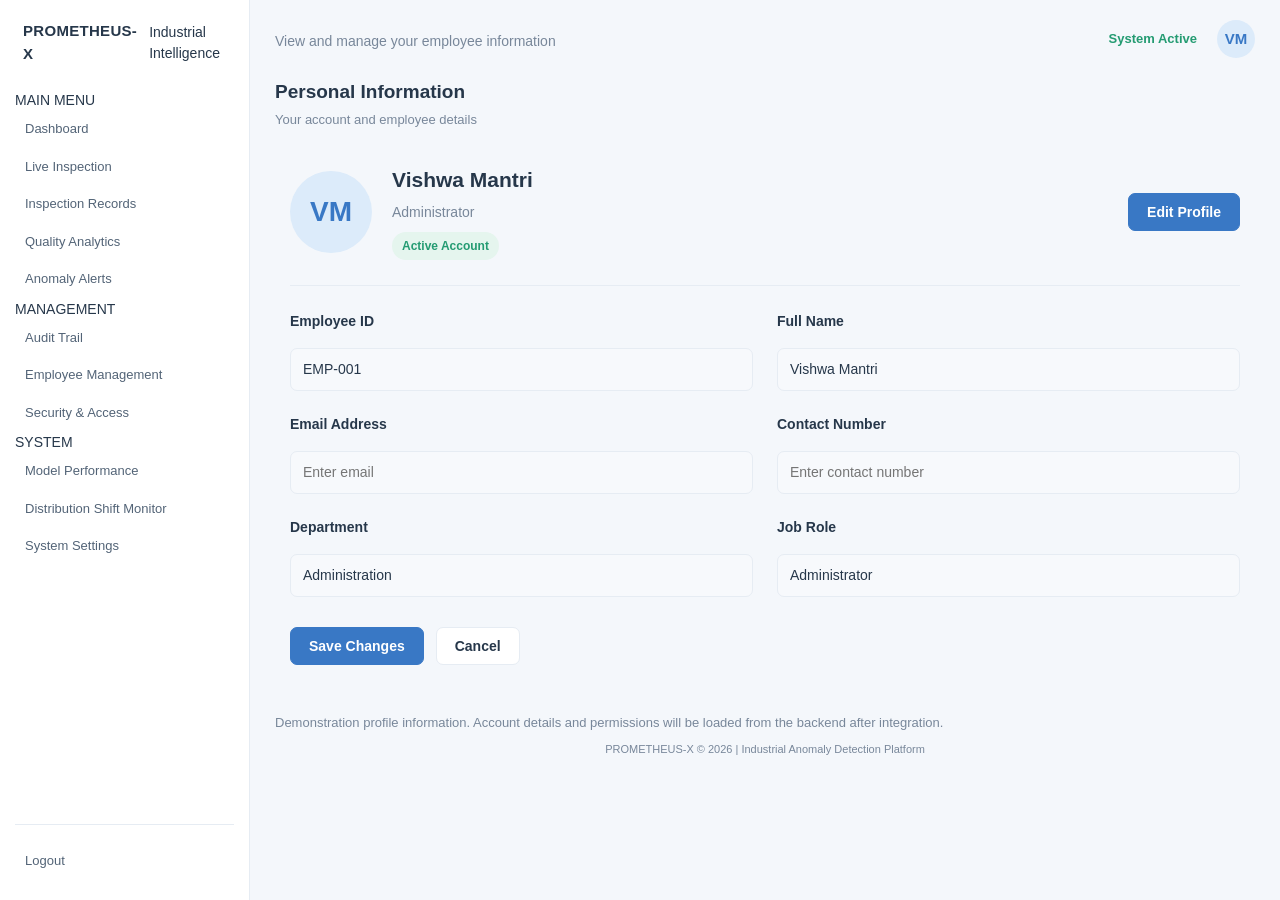
==== commit 7d6f1011: "Add live blueprint sign-in experience" ====
--- a/pages/my-profile.html
+++ b/pages/my-profile.html
@@ -4,7 +4,7 @@
 <head>
     <meta charset="UTF-8">
     <meta name="viewport" content="width=device-width, initial-scale=1.0">
-    <title>My Profile | PROMETHEUS-X</title>
+    
 
     <link rel="stylesheet" href="../css/style.css">
     <link rel="stylesheet" href="../css/pages.css">
@@ -37,7 +37,7 @@
             <a href="model-performance.html" class="nav-link">Model Performance</a>
             <a href="distribution-shift.html" class="nav-link">Distribution Shift Monitor</a>
             <a href="system-settings.html" class="nav-link">System Settings</a>
-            <a href="my-profile.html" class="nav-link">My Profile</a>
+            
         </nav>
 
         <div class="sidebar-bottom">
@@ -49,7 +49,7 @@
 
         <header class="topbar">
             <div>
-                <h2>My Profile</h2>
+                
                 <p>View and manage your employee information</p>
             </div>
 
